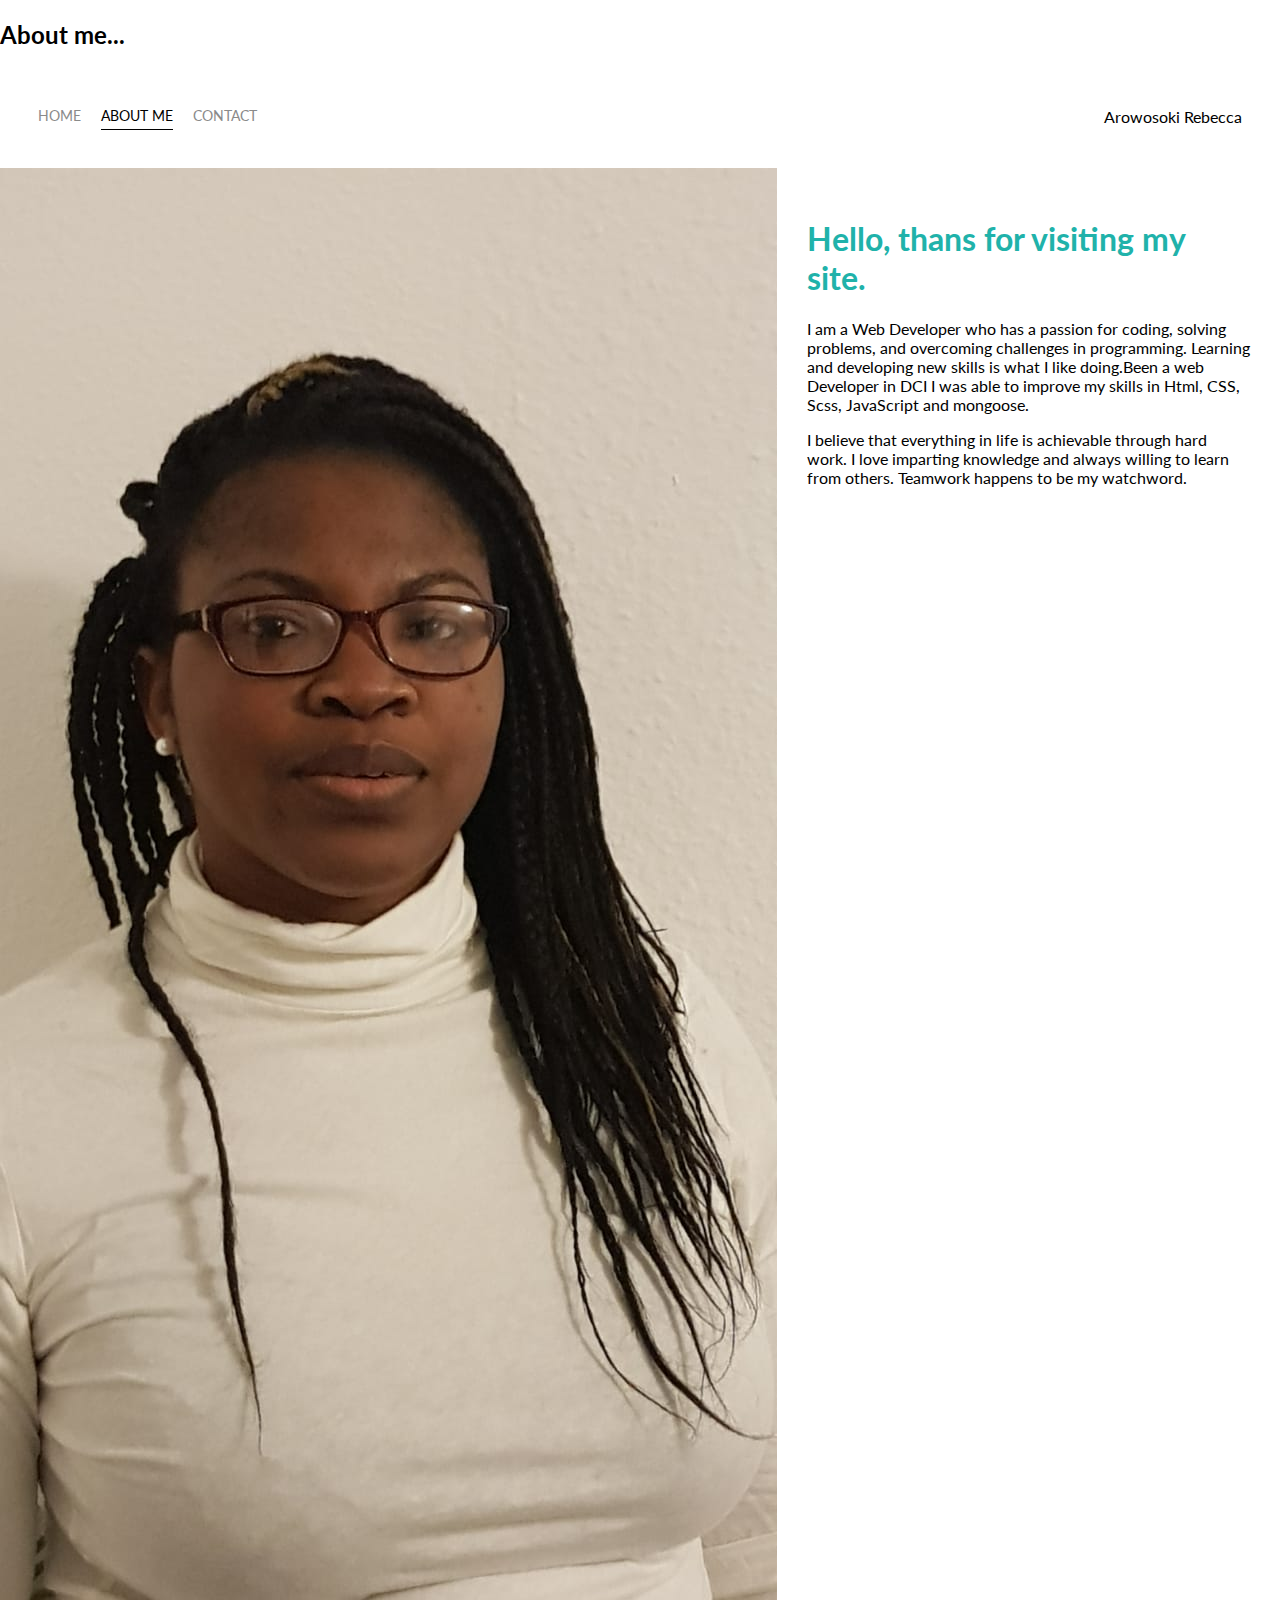
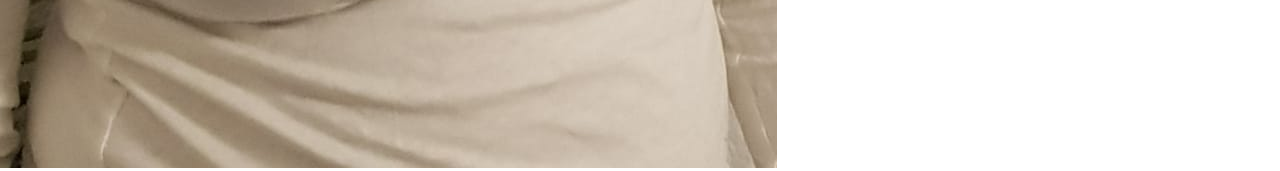
==== about.html @ 39abb6eb "my webpage continuation" ====
<!DOCTYPE html>
<html lang="en">
<head>
    <meta charset="UTF-8">
    <meta name="viewport" content="width=device-width, initial-scale=1.0">
    <title>About Me</title>
    <link rel="preconnect" href="https://fonts.gstatic.com">
<link href="https://fonts.googleapis.com/css2?family=Lato:wght@300&display=swap" rel="stylesheet">
    <link rel="stylesheet" href="style.css">
</head>
<body>
    <h2>About me...</h2>
    <div class="container">
        <div class="navbar">
            <div class="leftSide">
                    <div class="navLink">
                        <a href="index.html">Home</a>
                    </div>  

                    <div class="navLink active-nav-link" >
                        <a href="about.html">About me</a>
                    </div>
                    <div class="navLink">
                        <a href="">Contact</a>
                    </div>
            </div>

            <div class="rightSide">
                <div class="logo">
                    <div>Arowosoki Rebecca</div>
                </div>
            </div>
        </div>
        <div class="content">
            <div class="two-column-wrapper">
                <div class="profile-image-wrapper">
                    <img src="./img/mypix.jpg" >
                </div>
                <div class="profile-content-wrapper">
                   <h1> Hello, thans for visiting my site.</h1>
                  <p>  I am a Web Developer who has a passion for coding, solving problems, and overcoming challenges in programming. Learning and developing new skills is what I like doing.Been a web Developer in DCI I was able to improve my skills in Html, CSS, Scss, JavaScript and mongoose. </p>
                 <p> I believe that everything in life is achievable through hard work. I love imparting knowledge and always willing to learn from others. Teamwork happens to be my watchword.</p>
                </div>
            </div>
        </div>
    </div>
   
    
        


</body>
</html>
---- style.css ----
/*Main styles*/
body {
    font-family: "lato", sans-serif;
    margin: 0px;
    
}
.container {
    display: grid;
    grid-template-columns: 1fr ;
}

/* Nav styles*/
.navbar {
    display: flex;
    justify-content: space-between;
    padding: 38px
}
.leftSide{
    display: flex;
}

.navbar > .leftSide > div{
   margin-right: 20px;
   font-size: 0.9em;
   text-transform: uppercase;
}

.navLink {
   height: 22px;
   border-bottom:1px solid transparent ; 
   transition: border-bottom 0.5s;
} 

.navLink a {
    color: #8a8a8a;
    text-decoration: none;
    transition: color 0.5s;
}

.navLink:hover {
    border-bottom: 1px solid black;
}
.navLink a:hover {
    color: black;
}

.active-nav-link{
    border-bottom: 1px solid black;
}

.active-nav-link a{
    color: black;
}

/*Portfolio styles*/

.portfolioItems{
    display: grid;
    grid-template-columns: 1fr 1fr 1fr;
}

.portfolioItem {
    position: relative;
}

.portfolioImgBackground{
    height: 525px;
    width: 100%;
    background-size: cover;
    background-position: center;
    background-repeat: no-repeat;
}

.imgTextWrapper {
    position: absolute;
    top: 0;
    display: flex;
    flex-direction: column;
    justify-content: center;
    align-items: center;
    height: 100%;
    text-align: center;
    padding-left: 100px;
    padding-right: 100px ;
}

.logoWrapper{
    width: 50%;
    margin-bottom: 20px;
}

.subtitle {
    font-weight: 600;
    color: lightseagreen;
}


.imgDarken {
    transition: 1s;
    filter: brightness(10%)
}

/*About page styles*/
.two-column-wrapper{
    display: grid;
    grid-template-columns: 1fr 1fr;
}
.profile-image-wrapper {
    width: 50%;
}
.profile-content-wrapper{
    padding: 30px;
}
.profile-content-wrapper h1{
color: lightseagreen;
}
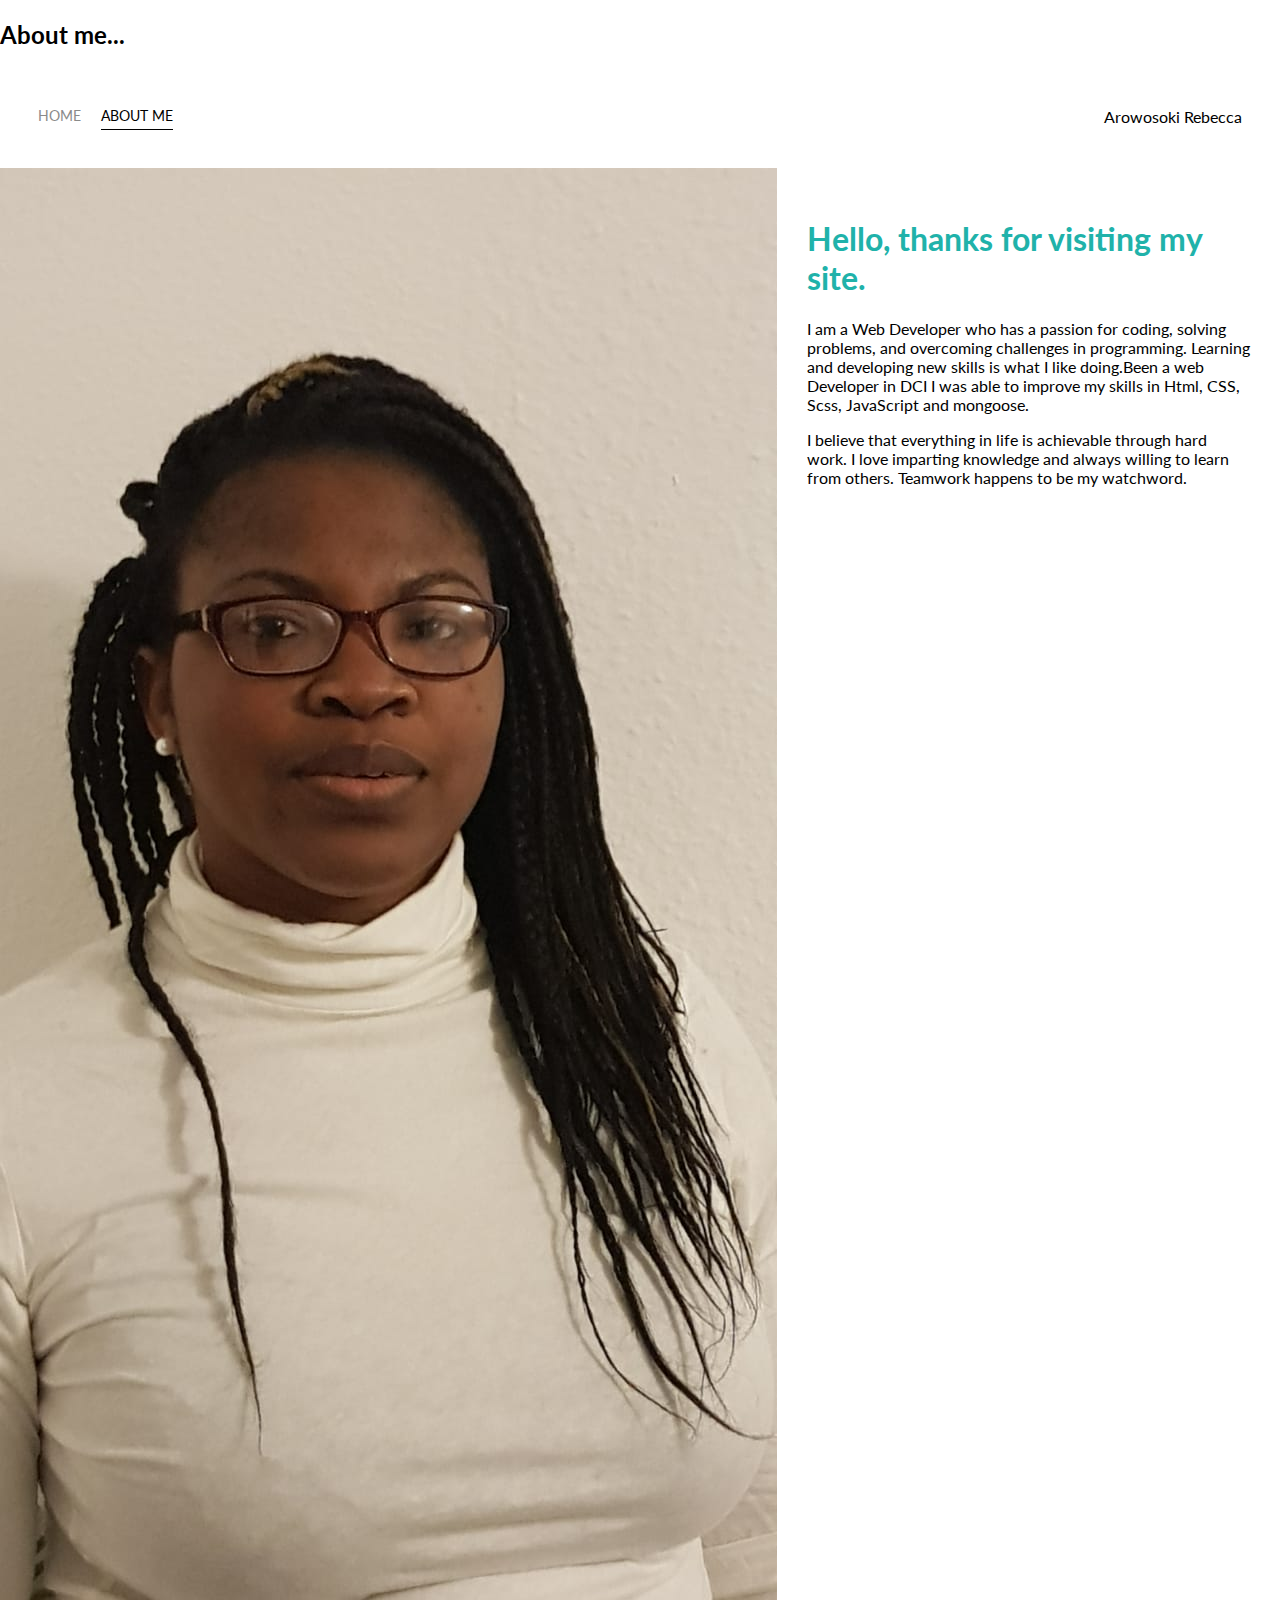
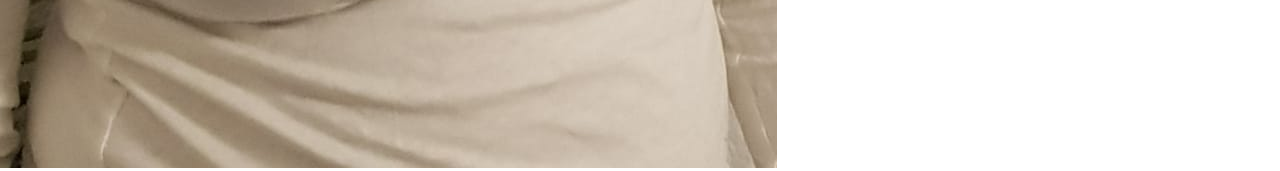
==== commit e0471bb7: "webpage img" ====
--- a/about.html
+++ b/about.html
@@ -1,28 +1,28 @@
 <!DOCTYPE html>
 <html lang="en">
+
 <head>
     <meta charset="UTF-8">
     <meta name="viewport" content="width=device-width, initial-scale=1.0">
     <title>About Me</title>
     <link rel="preconnect" href="https://fonts.gstatic.com">
-<link href="https://fonts.googleapis.com/css2?family=Lato:wght@300&display=swap" rel="stylesheet">
+    <link href="https://fonts.googleapis.com/css2?family=Lato:wght@300&display=swap" rel="stylesheet">
     <link rel="stylesheet" href="style.css">
 </head>
+
 <body>
     <h2>About me...</h2>
     <div class="container">
         <div class="navbar">
             <div class="leftSide">
-                    <div class="navLink">
-                        <a href="index.html">Home</a>
-                    </div>  
+                <div class="navLink">
+                    <a href="index.html">Home</a>
+                </div>
 
-                    <div class="navLink active-nav-link" >
-                        <a href="about.html">About me</a>
-                    </div>
-                    <div class="navLink">
-                        <a href="">Contact</a>
-                    </div>
+                <div class="navLink active-nav-link">
+                    <a href="about.html">About me</a>
+                </div>
+            
             </div>
 
             <div class="rightSide">
@@ -34,20 +34,24 @@
         <div class="content">
             <div class="two-column-wrapper">
                 <div class="profile-image-wrapper">
-                    <img src="./img/mypix.jpg" >
+                    <img src="./img/mypix.jpg">
                 </div>
                 <div class="profile-content-wrapper">
-                   <h1> Hello, thans for visiting my site.</h1>
-                  <p>  I am a Web Developer who has a passion for coding, solving problems, and overcoming challenges in programming. Learning and developing new skills is what I like doing.Been a web Developer in DCI I was able to improve my skills in Html, CSS, Scss, JavaScript and mongoose. </p>
-                 <p> I believe that everything in life is achievable through hard work. I love imparting knowledge and always willing to learn from others. Teamwork happens to be my watchword.</p>
+                    <h1> Hello, thanks for visiting my site.</h1>
+                    <p> I am a Web Developer who has a passion for coding, solving problems, and overcoming challenges
+                        in programming. Learning and developing new skills is what I like doing.Been a web Developer in
+                        DCI I was able to improve my skills in Html, CSS, Scss, JavaScript and mongoose. </p>
+                    <p> I believe that everything in life is achievable through hard work. I love imparting knowledge
+                        and always willing to learn from others. Teamwork happens to be my watchword.</p>
                 </div>
             </div>
         </div>
     </div>
-   
-    
-        
+
+
+
 
 
 </body>
+
 </html>--- a/style.css
+++ b/style.css
@@ -56,7 +56,7 @@
 
 .portfolioItems{
     display: grid;
-    grid-template-columns: 1fr 1fr 1fr;
+    grid-template-columns: 1fr ;
 }
 
 .portfolioItem {
